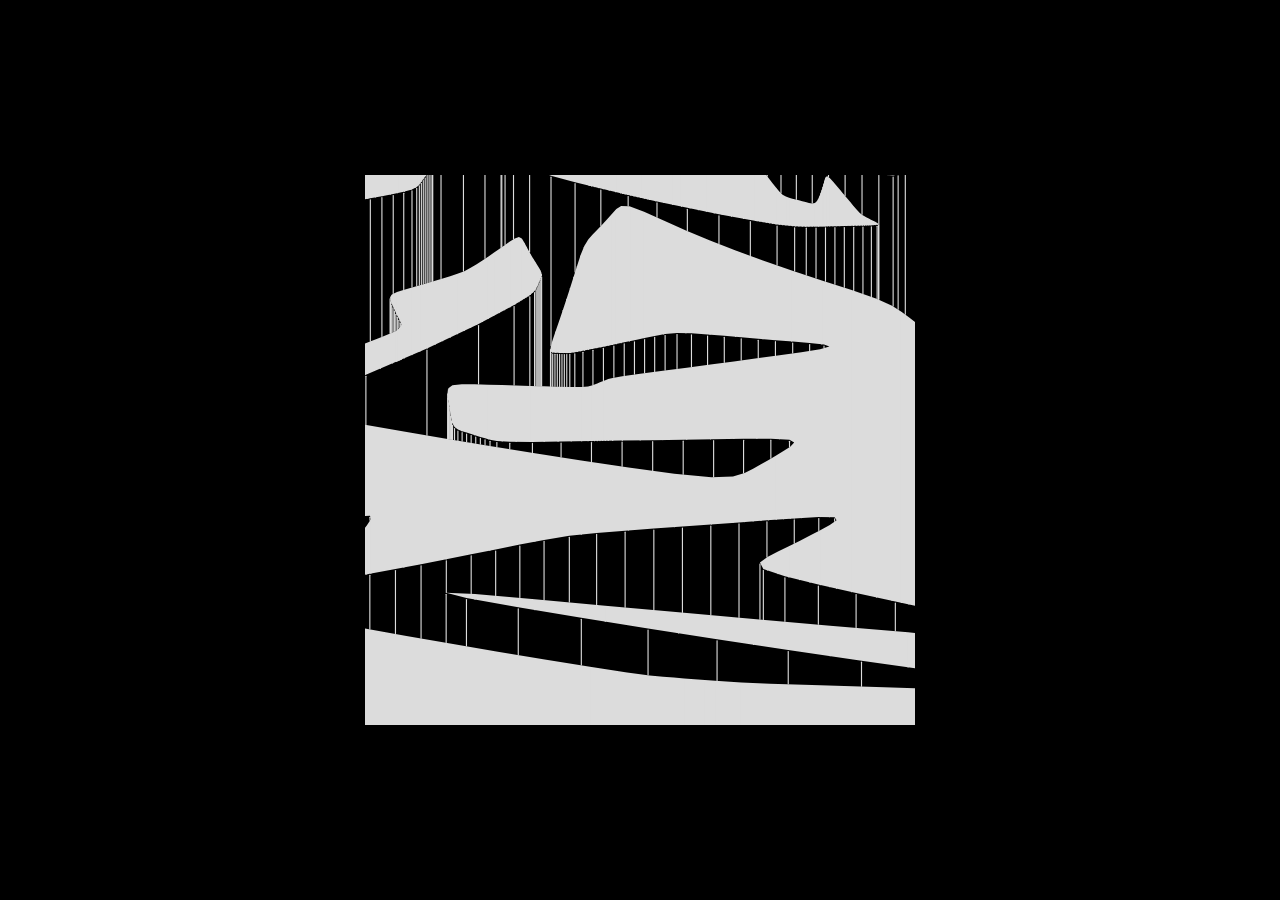
==== Vanishing-Point/index.html @ 08ff4324 "Add all the files" ====
<!DOCTYPE html>
<html lang="en">

<head>
    <script src="libraries/p5.min.js" type="text/javascript"></script>
    <script src="libraries/socket.io.js" type="text/javascript"></script>
    <script src="frame-export.js" type="text/javascript"></script>
    <script src="complex-numbers.js"></script>
    <script src="static-points.js"></script>
    <script src="sketch3.js"></script>
    <script src="hull.js"></script>
    <link rel="stylesheet" type="text/css" href="style.css">
    <meta charset="utf-8">
</head>

<body>
</body>

</html>
---- Vanishing-Point/style.css ----
body {
    padding: 0;
    margin: 0;

    background-color: #000000;
}

canvas {
    display: block;
    margin: auto;
    position: absolute;
    top: 0;
    left: 0;
    bottom: 0;
    right: 0;
}

.turtle {
    z-index: 1;
}

.sketch {
    z-index: 0;
}
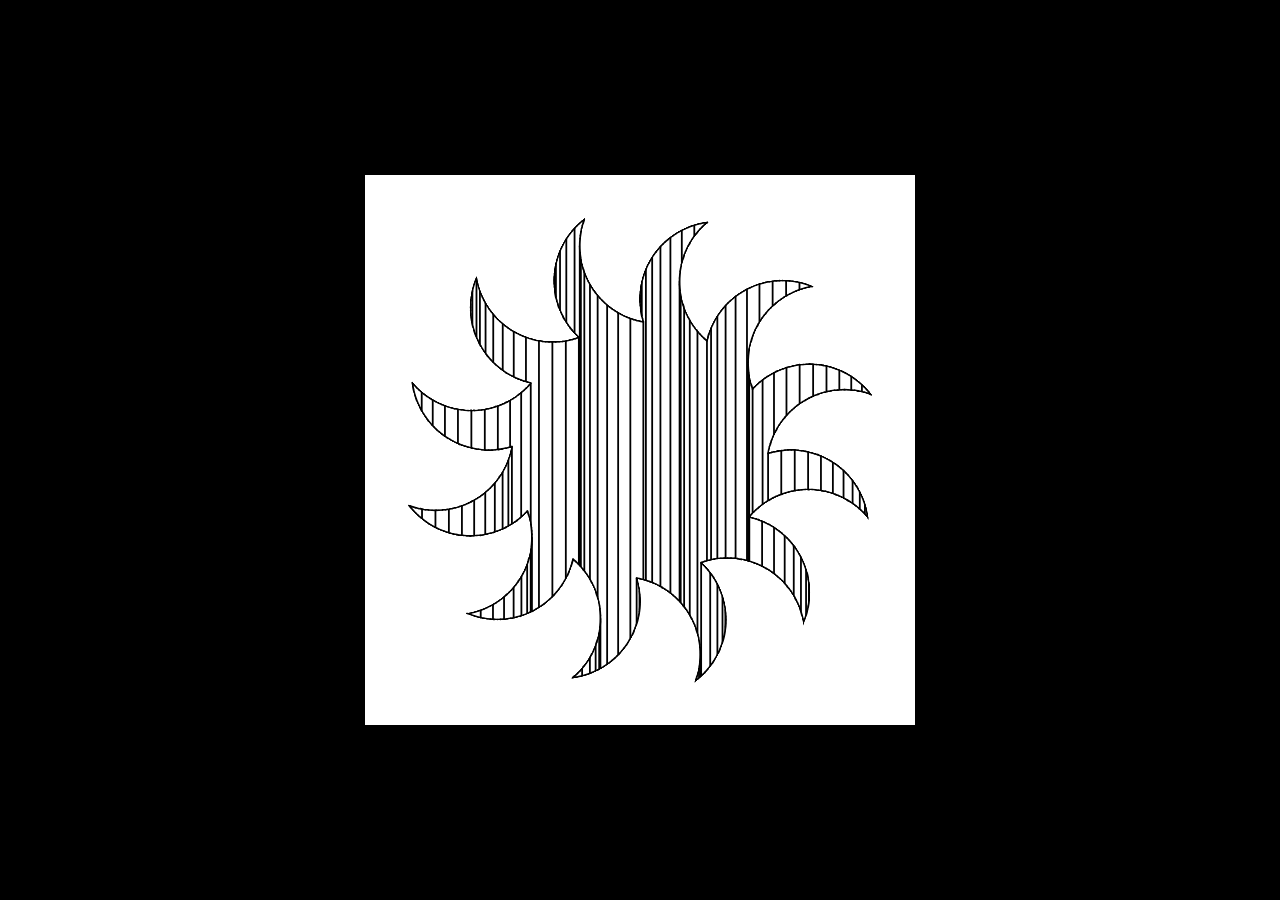
==== commit 3c57023a: "Add new animations using line intersections and turtle graphics" ====
--- a/Vanishing-Point/index.html
+++ b/Vanishing-Point/index.html
@@ -7,7 +7,8 @@
     <script src="frame-export.js" type="text/javascript"></script>
     <script src="complex-numbers.js"></script>
     <script src="static-points.js"></script>
-    <script src="sketch3.js"></script>
+    <script src="shapes.js"></script>
+    <script src="sketch2cc.js"></script>
     <script src="hull.js"></script>
     <link rel="stylesheet" type="text/css" href="style.css">
     <meta charset="utf-8">
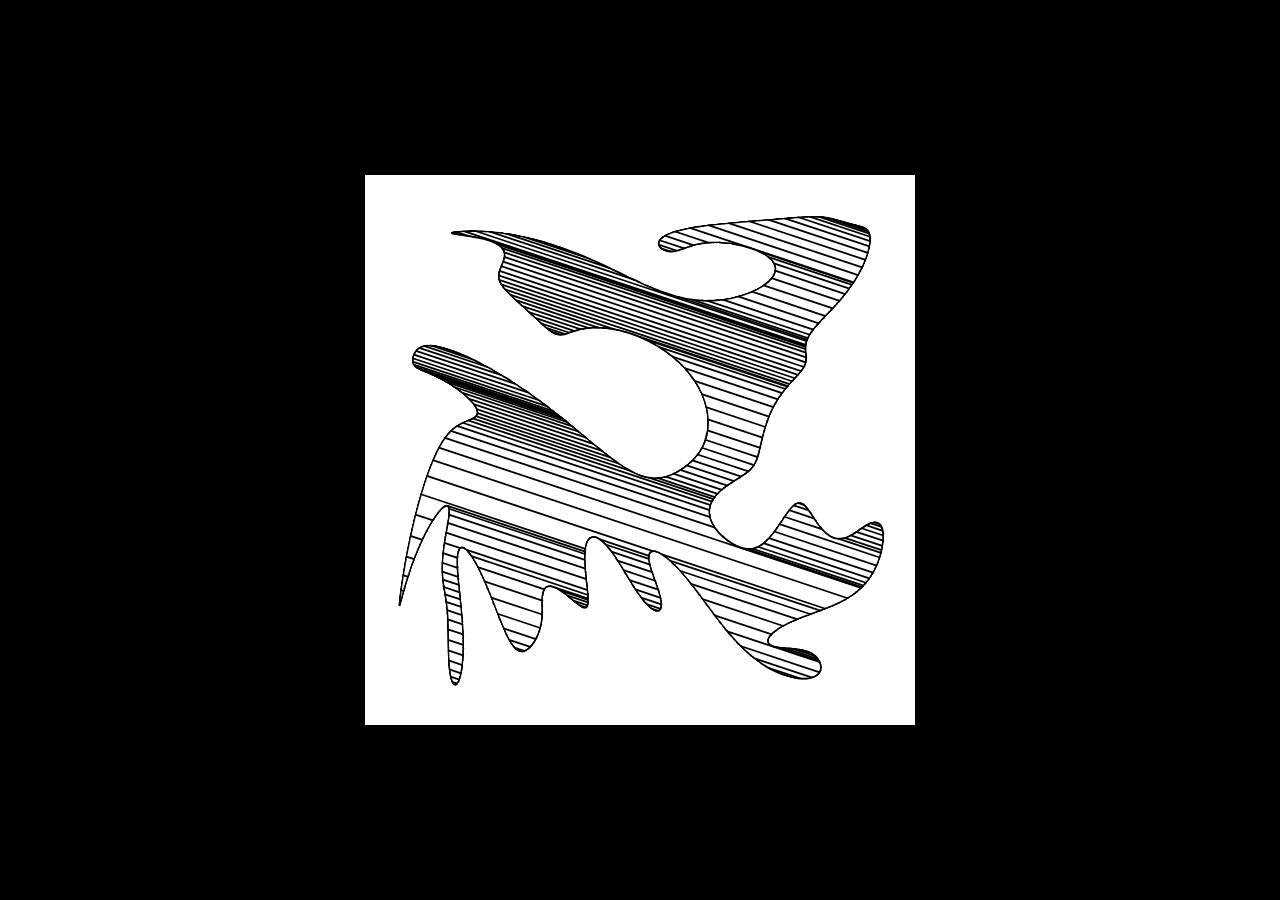
==== commit 268ce80a: "Add more work" ====
--- a/Vanishing-Point/index.html
+++ b/Vanishing-Point/index.html
@@ -8,7 +8,7 @@
     <script src="complex-numbers.js"></script>
     <script src="static-points.js"></script>
     <script src="shapes.js"></script>
-    <script src="sketch2cc.js"></script>
+    <script src="sketch2cd.js"></script>
     <script src="hull.js"></script>
     <link rel="stylesheet" type="text/css" href="style.css">
     <meta charset="utf-8">
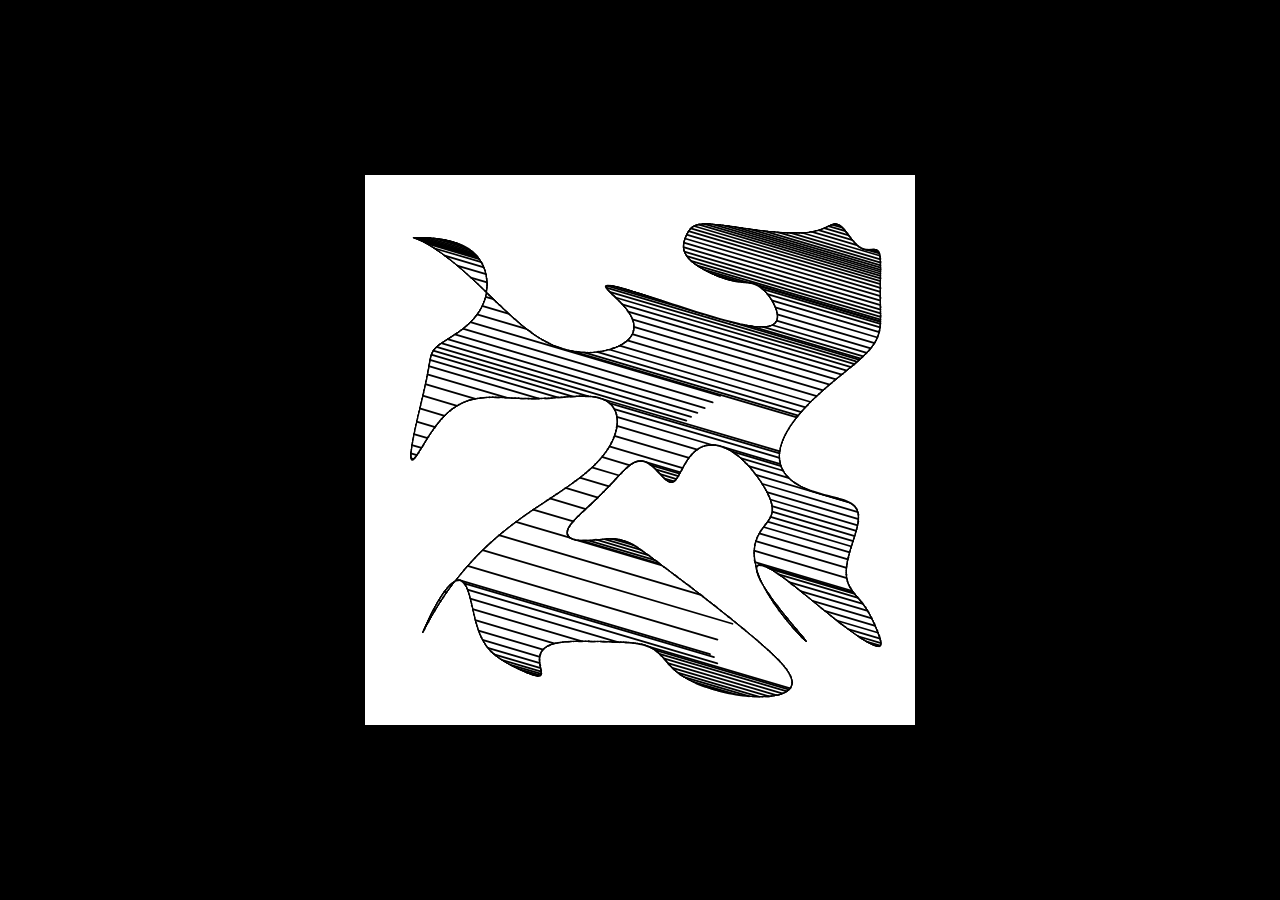
==== commit 89b168ae: "Work with lines of oscillating lengths" ====
--- a/Vanishing-Point/index.html
+++ b/Vanishing-Point/index.html
@@ -8,7 +8,7 @@
     <script src="complex-numbers.js"></script>
     <script src="static-points.js"></script>
     <script src="shapes.js"></script>
-    <script src="sketch2cd.js"></script>
+    <script src="sketch2cf.js"></script>
     <script src="hull.js"></script>
     <link rel="stylesheet" type="text/css" href="style.css">
     <meta charset="utf-8">
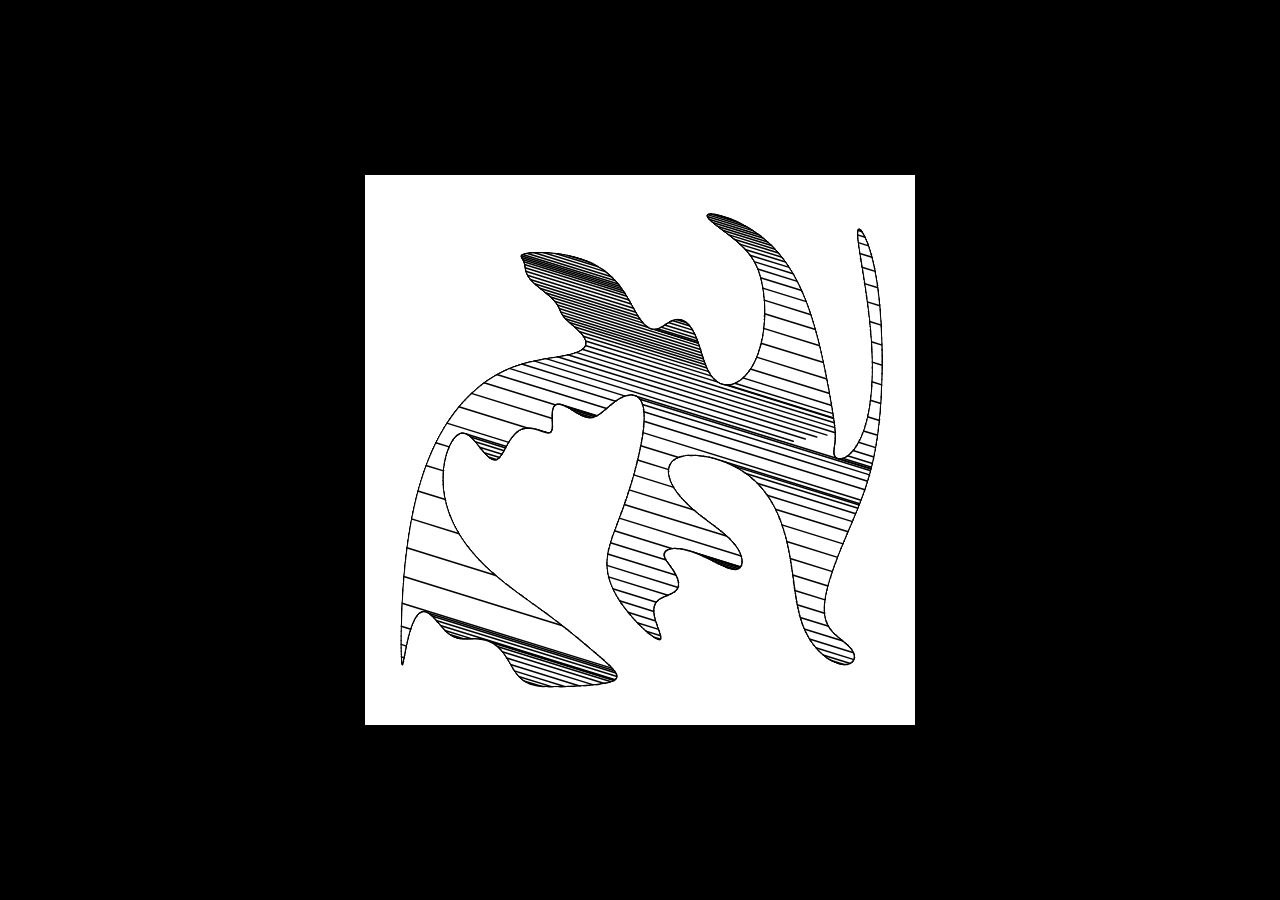
==== commit 8e2159f8: "Improve the intersection tests" ====
--- a/Vanishing-Point/index.html
+++ b/Vanishing-Point/index.html
@@ -8,7 +8,7 @@
     <script src="complex-numbers.js"></script>
     <script src="static-points.js"></script>
     <script src="shapes.js"></script>
-    <script src="sketch2cf.js"></script>
+    <script src="sketchcfb.js"></script>
     <script src="hull.js"></script>
     <link rel="stylesheet" type="text/css" href="style.css">
     <meta charset="utf-8">
